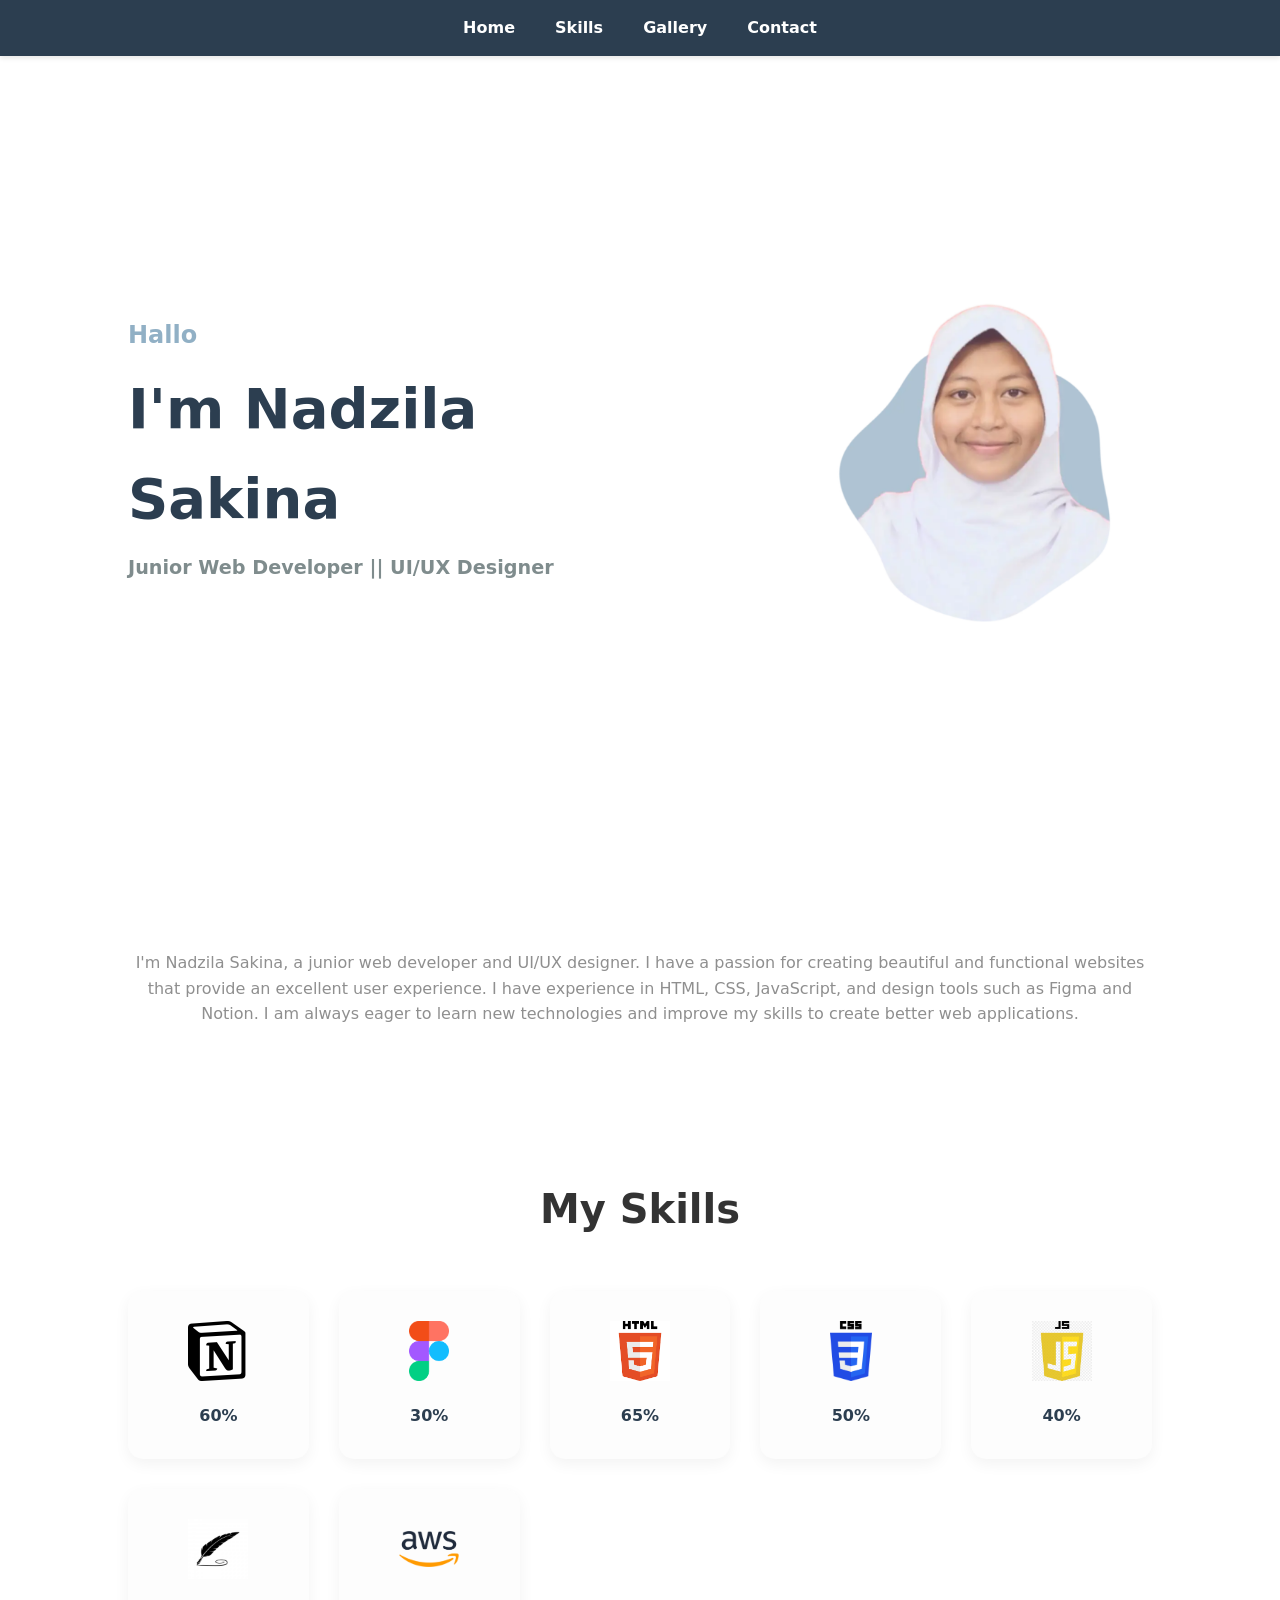
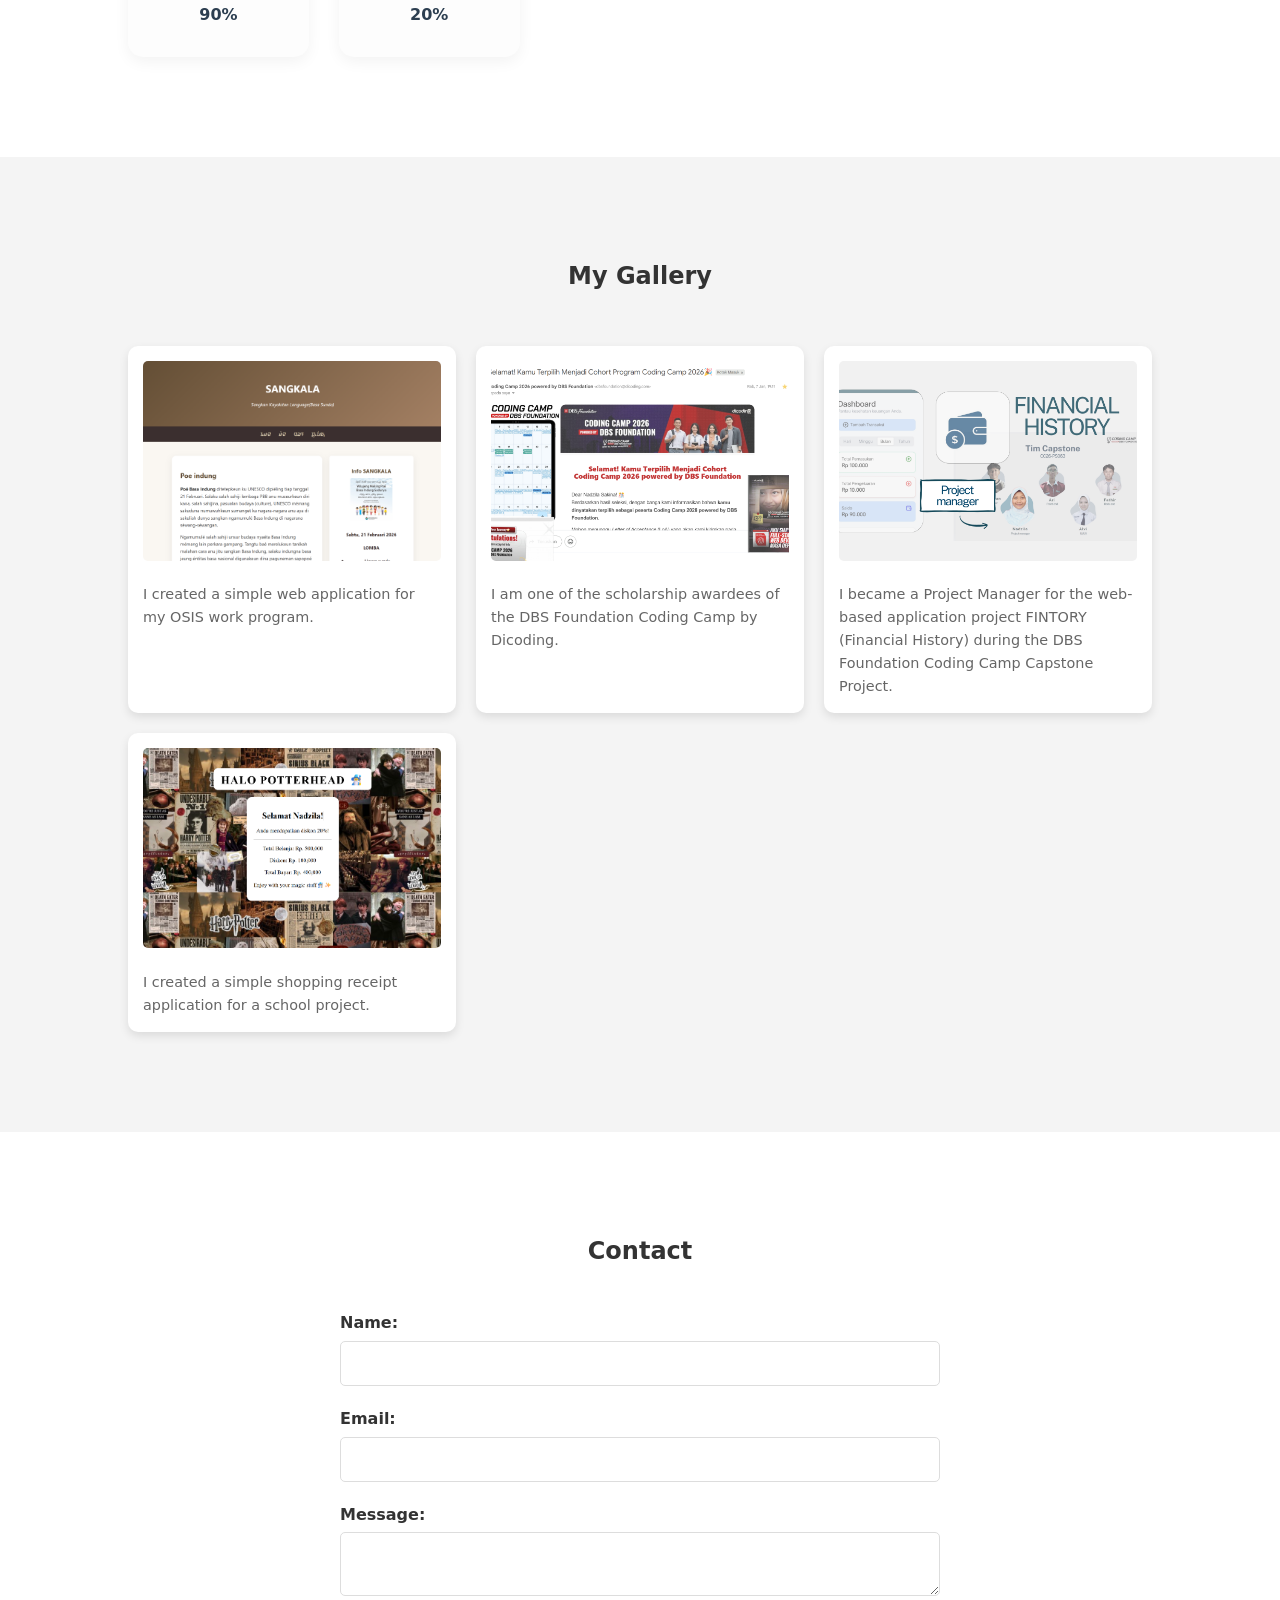
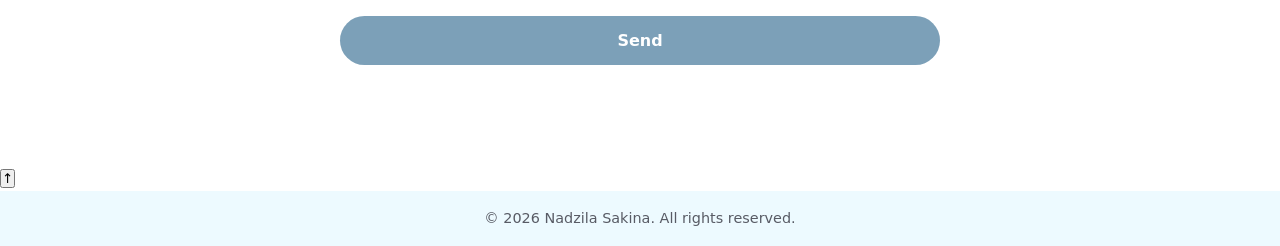
==== index.html @ a8855edd "first commit" ====
<!DOCTYPE html>
<html lang="en">

<head>
    <meta charset="UTF-8">
    <meta name="viewport" content="width=device-width, initial-scale=1.0">
    <title>Portofolio Nadzila</title>
    <link rel="stylesheet" href="style.css">
</head>

<body>
    <nav class="navbar">
        <ul>
            <li><a href="#home">Home</a></li>
            <li><a href="#skill">Skills</a></li>
            <li><a href="#gallery">Gallery</a></li>
            <li><a href="#contact">Contact</a></li>
        </ul>
    </nav>
    <section id="home" class="hero-section">
        <div class="hero-content">
            <h2 class="hallo-text">Hallo</h2>
            <h1 class="main-name">I'm Nadzila Sakina</h1>
            <p class="job-title">Junior Web Developer || UI/UX Designer</p>
        </div>
        <div class="hero-image-container">
            <img src="Profil.png" alt="Nadzila Profile" class="profile-img">
        </div>
    </section>
    <section id="about">
        <p class="aku">I'm Nadzila Sakina, a junior web developer and UI/UX designer. I have a passion for creating
            beautiful and functional websites that provide an excellent user experience. I have experience in HTML, CSS,
            JavaScript, and design tools such as Figma and Notion. I am always eager to learn new technologies and
            improve my skills to create better web applications.</p>
    </section>
    <section id="skill">
        <h2>My Skills</h2>
        <div class="skills-container">
            <div class="skill-card">
                <img src="Notion-logo.svg.png" alt="Notion Logo">
                <p>60%</p>
            </div>
            <div class="skill-card">
                <img src="Figma-logo.svg.png" alt="Figma Logo">
                <p>30%</p>
            </div>
            <div class="skill-card">
                <img src="HTML.png" alt="HTML Logo">
                <p>65%</p>
            </div>
            <div class="skill-card">
                <img src="CSS-Logo.png" alt="CSS Logo">
                <p>50%</p>
            </div>
            <div class="skill-card">
                <img src="js-logo.png" alt="JavaScript Logo">
                <p>40%</p>
            </div>
            <div class="skill-card">
                <img src="28cd1498911e84b2a590cbad6537129b.jpg" alt="writing Logo">
                <p>90%</p>
            </div>
            <div class="skill-card">
                <img src="Amazon.png" alt="Amazon Logo">
                <p>20%</p>
            </div>
        </div>
    </section>

    <section id="gallery">
        <h2>My Gallery</h2>
        <div class="gallery">
            <div class="gallery-item">
                <img src="projectPoeIndung.png" alt="Project 1">
                <p>I created a simple web application for my OSIS work program.</p>
            </div>
            <div class="gallery-item">
                <img src="CohortDicoding.png" alt="Project 2">
                <p>I am one of the scholarship awardees of the DBS Foundation Coding Camp by Dicoding.</p>
            </div>
            <div class="gallery-item">
                <img src="Projectmanager.png" alt="Project 3">
                <p>I became a Project Manager for the web-based application project FINTORY (Financial History) during
                    the DBS Foundation Coding Camp Capstone Project.</p>
            </div>
            <div class="gallery-item">
                <img src="Screenshot 2026-04-22 164229.png" alt="Project 4">
                <p>I created a simple shopping receipt application for a school project.</p>
            </div>
        </div>
    </section>

    <section id="contact">
        <h2>Contact</h2>
        <div class="contact-container">
            <form id="contact-form">
                <label for="name">Name:</label>
                <input type="text" id="name" name="name"> <label for="email">Email:</label>
                <input type="email" id="email" name="email">

                <label for="message">Message:</label>
                <textarea id="message" name="message"></textarea>

                <button type="submit" id="send-btn">Send</button>
            </form>
        </div>
    </section>

    <button id="scrollTopBtn" title="Go to top">↑</button>
    <footer>
        <p>&copy; 2026 Nadzila Sakina. All rights reserved. </p>
    </footer>
    <script src="index.js"></script>
</body>

</html>
---- style.css ----
* {
    margin: 0;
    padding: 0;
    box-sizing: border-box;
    font-family: system-ui, -apple-system, BlinkMacSystemFont, 'Segoe UI', Roboto, Oxygen, Ubuntu, Cantarell, 'Open Sans', 'Helvetica Neue', sans-serif;
}

html {
    scroll-behavior: smooth;
}

body {
    background-color: white;
    color: #333;
    line-height: 1.6;
}

.navbar {
    background-color: #2c3e50;
    padding: 15px 0;
    position: fixed;
    width: 100%;
    top: 0;
    z-index: 1000;
    box-shadow: 0 2px 5px rgba(0, 0, 0, 0.1);
}

.navbar ul {
    display: flex;
    justify-content: center;
    list-style: none;
}

.navbar ul li {
    margin: 0 20px;
}

.navbar ul li a {
    color: white;
    text-decoration: none;
    font-weight: 600;
    transition: 0.3s;
}

.navbar ul li a:hover {
    color: #627e91;
}

.hero-section {
    height: 100vh;
    display: flex;
    align-items: center;
    justify-content: space-between;
    padding: 0 10%;
    background: white;
}

.hero-content {
    flex: 1;
}

.hallo-text {
    color: #91b0c5;
    font-size: 1.5rem;
}

.main-name {
    font-size: 3.5rem;
    margin: 10px 0;
    color: #2c3e50;
}

.job-title {
    font-size: 1.2rem;
    color: #7f8c8d;
    font-weight: bold;
}

.hero-image-container {
    flex: 1;
    display: flex;
    justify-content: flex-end;
}

.profile-img {
    width: 350px;
    height: 350px;
    object-fit: cover;
    cursor: pointer;
    transition: all 0.5s ease;
}

.profile-img:hover {
    transform: rotate(360deg);
}


.aku {
    text-align: center;
    padding: 50px 10%;
    font-size: 1rem;
    color: #8f8f8f;
}

#skill {
    padding: 100px 10%;
    text-align: center;
    background-color: white;
}

#skill h2 {
    margin-bottom: 50px;
    font-size: 2.5rem;
}

.skills-container {
    display: grid;
    grid-template-columns: repeat(auto-fit, minmax(150px, 1fr));
    gap: 30px;
}

.skill-card {
    padding: 30px;
    background: #fdfdfd;
    border-radius: 15px;
    box-shadow: 0 5px 15px rgba(0, 0, 0, 0.05);
    transition: 0.3s;
}

.skill-card:hover {
    transform: translateY(-5px);
}

.skill-card img {
    width: 60px;
    height: 60px;
    margin-bottom: 15px;
    object-fit: contain;
}

.skill-card p {
    font-weight: bold;
    color: #2c3e50;
}

#gallery {
    padding: 100px 10%;
    background-color: #f4f4f4;
}

#gallery h2 {
    text-align: center;
    margin-bottom: 50px;
}

.gallery {
    display: grid;
    grid-template-columns: repeat(auto-fit, minmax(280px, 1fr));
    gap: 20px;
}

.gallery-item {
    background: white;
    padding: 15px;
    border-radius: 10px;
    box-shadow: 0 4px 10px rgba(0, 0, 0, 0.1);
    transition: 0.3s;
}

.gallery-item:hover {
    transform: translateY(-7px);
}

.gallery-item img {
    width: 100%;
    height: 200px;
    object-fit: cover;
    border-radius: 5px;
    cursor: pointer;
    transition: 0.4s;
}

.gallery-item p {
    margin-top: 15px;
    font-size: 0.9rem;
    color: #666;
}


#contact {
    padding: 100px 10%;
    background-color: white;
}

#contact h2 {
    text-align: center;
    margin-bottom: 40px;
}

#contact-form {
    max-width: 600px;
    margin: 0 auto;
    display: flex;
    flex-direction: column;
}

#contact-form label {
    margin-bottom: 5px;
    font-weight: bold;
}

#contact-form input,
#contact-form textarea {
    padding: 12px;
    margin-bottom: 20px;
    border: 1px solid #ddd;
    border-radius: 5px;
    font-size: 1rem;
}

#contact-form button {
    padding: 15px 30px;
    background-color: #7ca0b8;
    color: white;
    border: none;
    border-radius: 30px;
    font-weight: bold;
    font-size: 16px;
    cursor: pointer;
    transition: 0.3s;
}

#contact-form button:hover {
    background-color: #2980b9;
}


footer {
    background: hsla(195, 100%, 95%, 0.725);
    background-size: cover;
    color: #585b65;
    text-align: center;
    padding: 16px;
    font-size: 0.9rem;
}

footer a {
    color: #636f7e;
    text-decoration: none;
}

footer a:hover {
    text-decoration: underline;
}
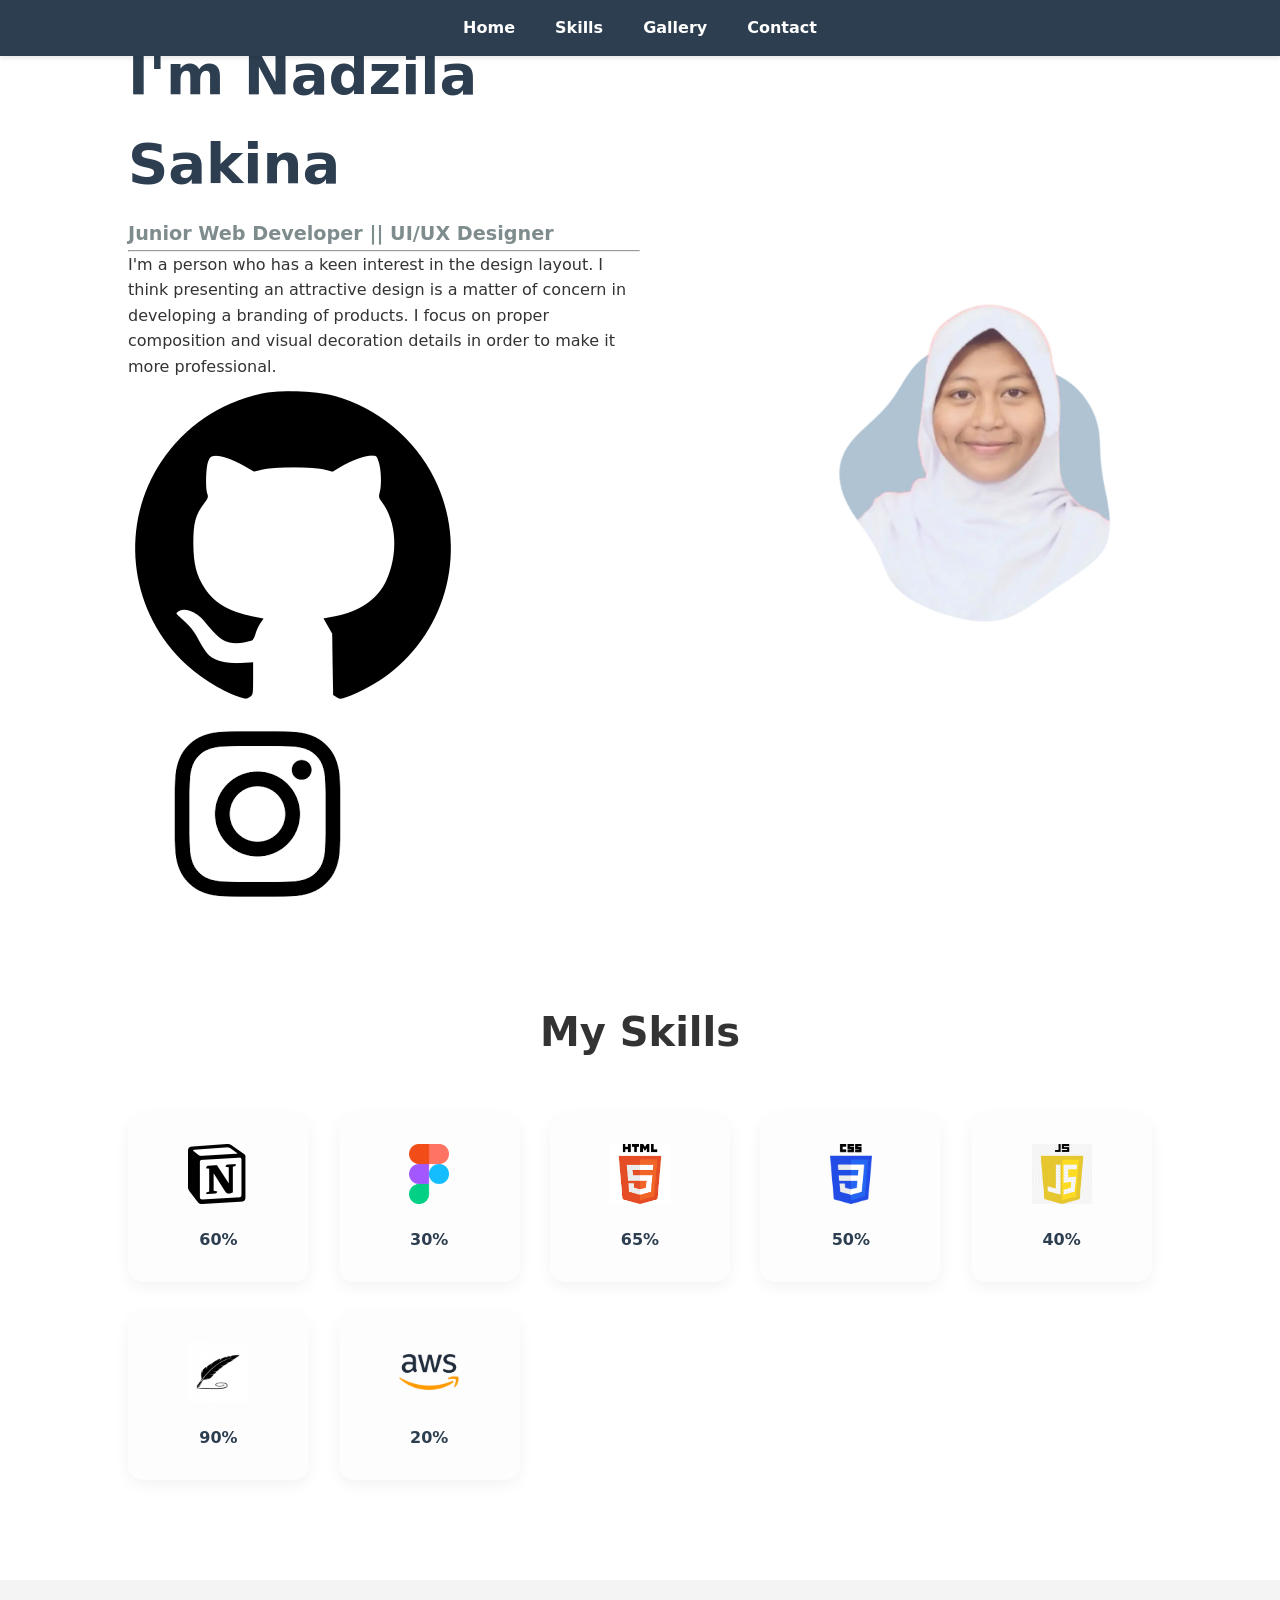
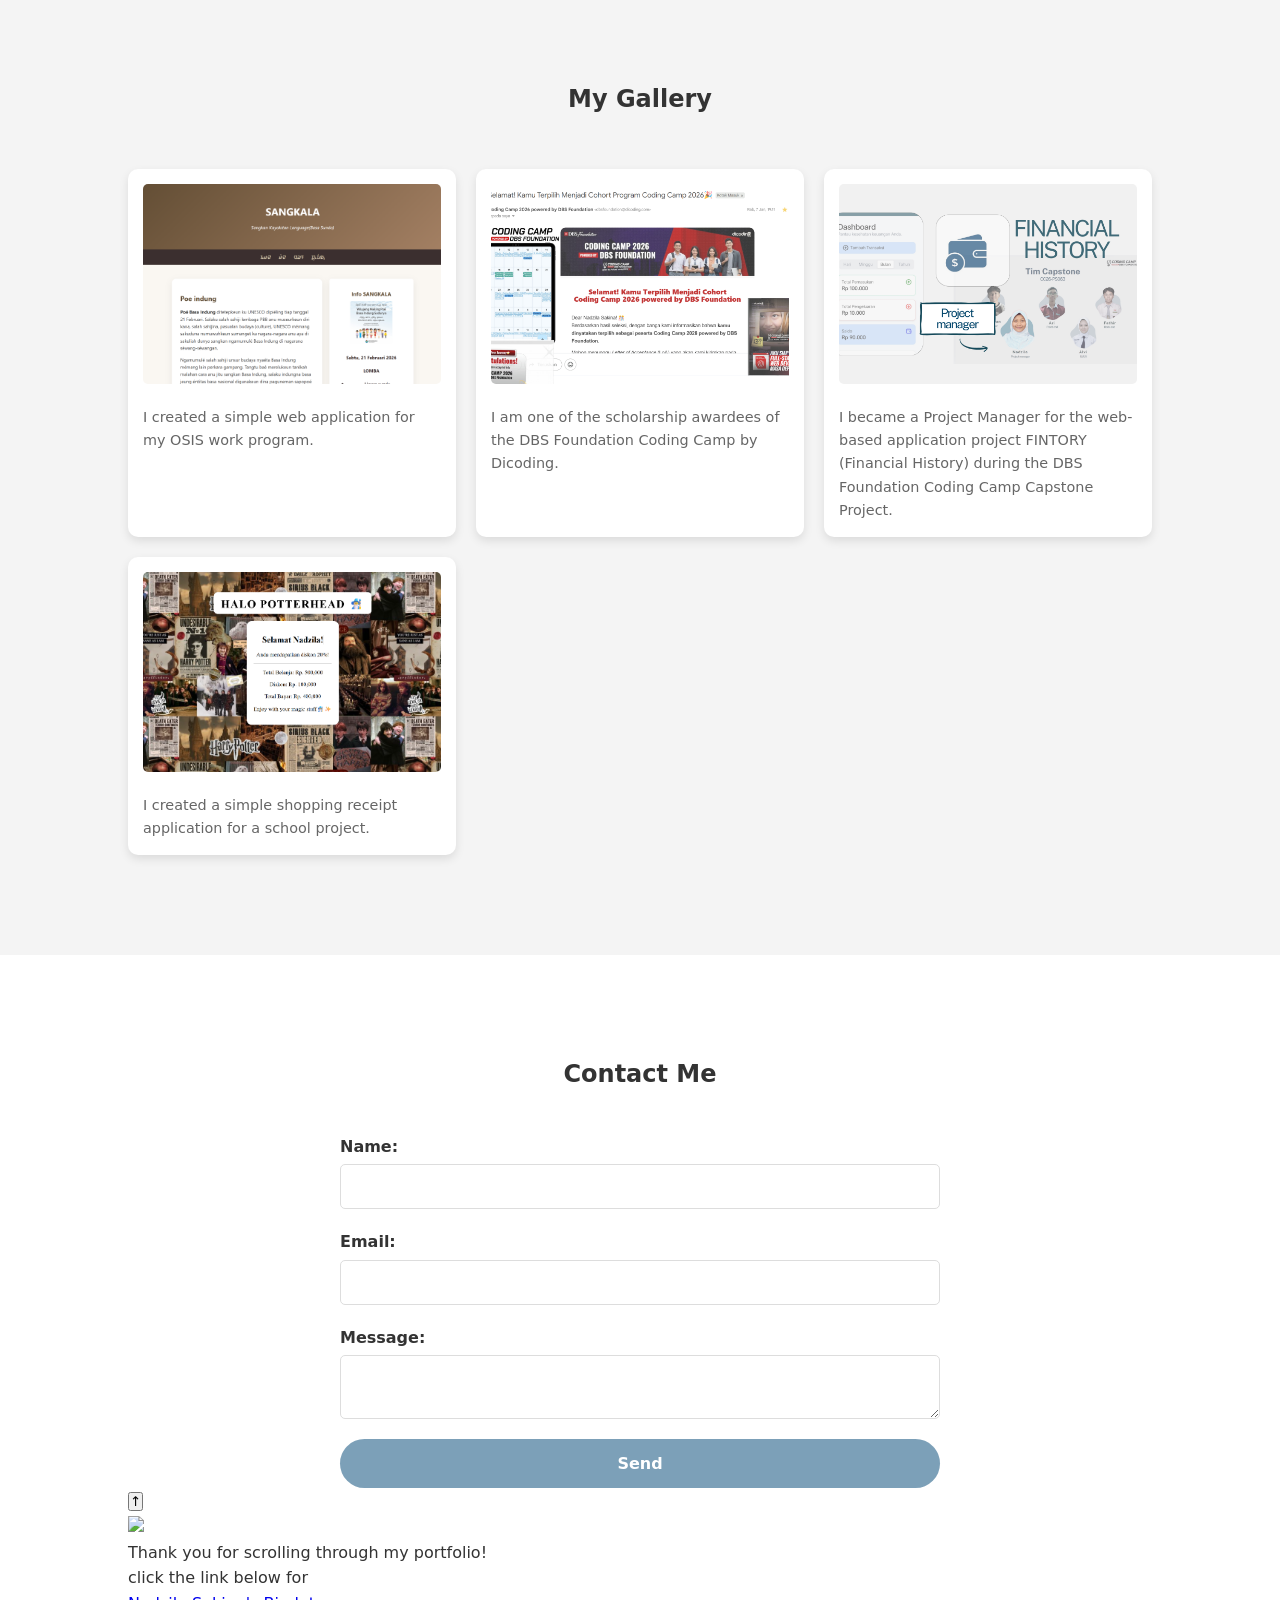
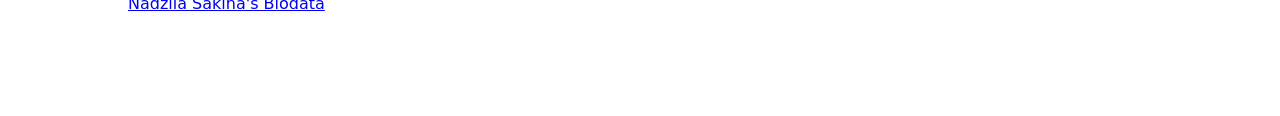
==== commit e9f113a7: "sedikit tambahan" ====
--- a/index.html
+++ b/index.html
@@ -22,16 +22,27 @@
             <h2 class="hallo-text">Hallo</h2>
             <h1 class="main-name">I'm Nadzila Sakina</h1>
             <p class="job-title">Junior Web Developer || UI/UX Designer</p>
+            <hr class="separator-line">
+
+            <p class="hero-description">
+                I'm a person who has a keen interest in the design layout. I think presenting an attractive design
+                is a matter of concern in developing a branding of products. I focus on proper composition and
+                visual decoration details in order to make it more professional.
+            </p>
+
+            <div class="media-social">
+                <a href="https://github.com/sndzilaa/" target="_blank">
+                    <img src="GitHub-logo.png" alt="GitHub Logo">
+                </a>
+                <a href="https://www.instagram.com/snndzl_/" target="_blank">
+                    <img src="instagram-icons.png" alt="Instagram Logo">
+                </a>
+            </div>
         </div>
         <div class="hero-image-container">
-            <img src="Profil.png" alt="Nadzila Profile" class="profile-img">
+            <img src="Profil.png" alt="Nadzila Sakina" class="profile-img">
         </div>
     </section>
-    <section id="about">
-        <p class="aku">I'm Nadzila Sakina, a junior web developer and UI/UX designer. I have a passion for creating
-            beautiful and functional websites that provide an excellent user experience. I have experience in HTML, CSS,
-            JavaScript, and design tools such as Figma and Notion. I am always eager to learn new technologies and
-            improve my skills to create better web applications.</p>
     </section>
     <section id="skill">
         <h2>My Skills</h2>
@@ -89,28 +100,32 @@
             </div>
         </div>
     </section>
+    <section id="contact">
+        <h2>Contact Me</h2>
+        <form id="contact-form">
+            <label for="name">Name:</label>
+            <input type="text" id="name" name="name" required>
 
-    <section id="contact">
-        <h2>Contact</h2>
-        <div class="contact-container">
-            <form id="contact-form">
-                <label for="name">Name:</label>
-                <input type="text" id="name" name="name"> <label for="email">Email:</label>
-                <input type="email" id="email" name="email">
+            <label for="email">Email:</label>
+            <input type="email" id="email" name="email" required>
 
-                <label for="message">Message:</label>
-                <textarea id="message" name="message"></textarea>
+            <label for="message">Message:</label>
+            <textarea id="message" name="message" required></textarea>
 
-                <button type="submit" id="send-btn">Send</button>
-            </form>
+            <button type="submit" id="send-btn">Send</button>
+        </form>
+        <button id="scrollTopBtn" title="Go to top">↑</button>
+        <div class="penutup">
+            <img src="beyond.jpg">
+        </div>
+        <div class="thanks">
+            <p>Thank you for scrolling through my portfolio!</p>
+            <p>click the link below for
+            <main><a href="Nadzila_biodata.html" target="_blank">Nadzila Sakina's Biodata</a></main>
+            </p>
         </div>
     </section>
-
-    <button id="scrollTopBtn" title="Go to top">↑</button>
-    <footer>
-        <p>&copy; 2026 Nadzila Sakina. All rights reserved. </p>
-    </footer>
-    <script src="index.js"></script>
+    <script src="script.js"></script>
 </body>
 
 </html>
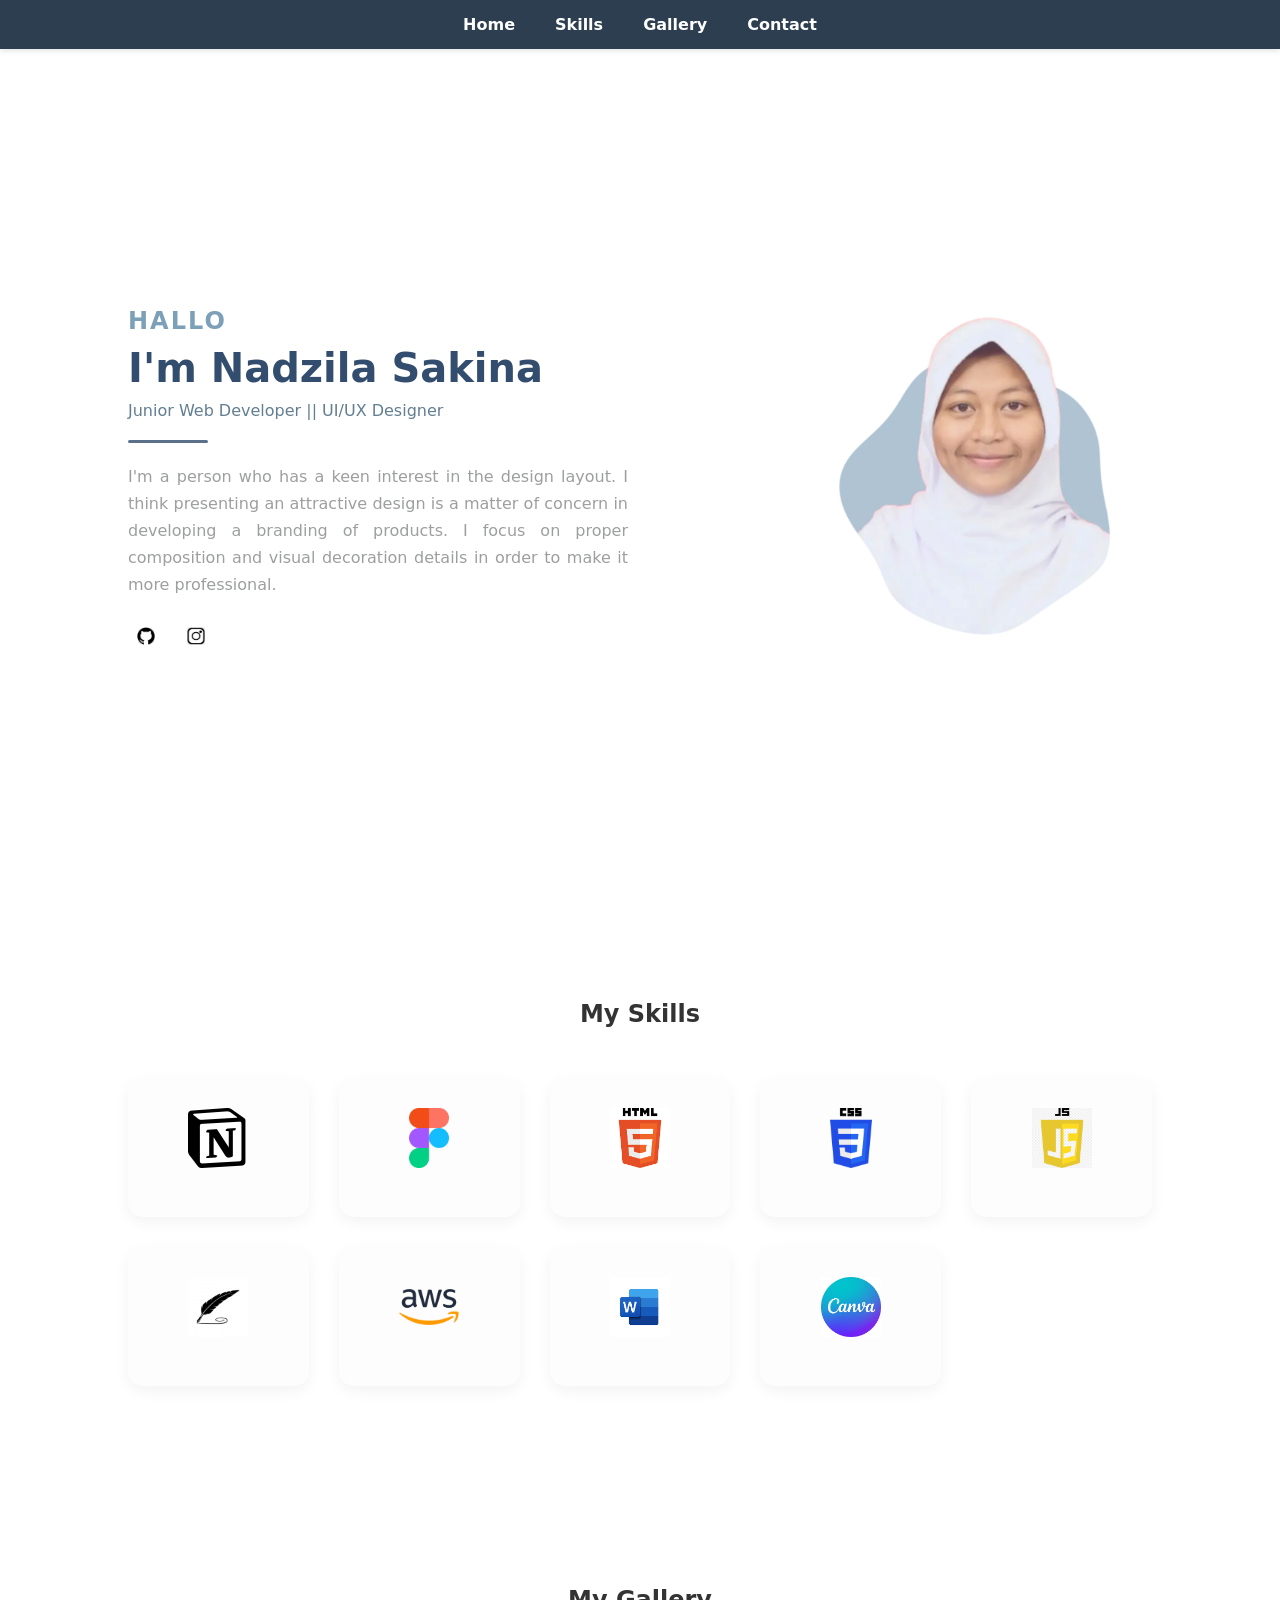
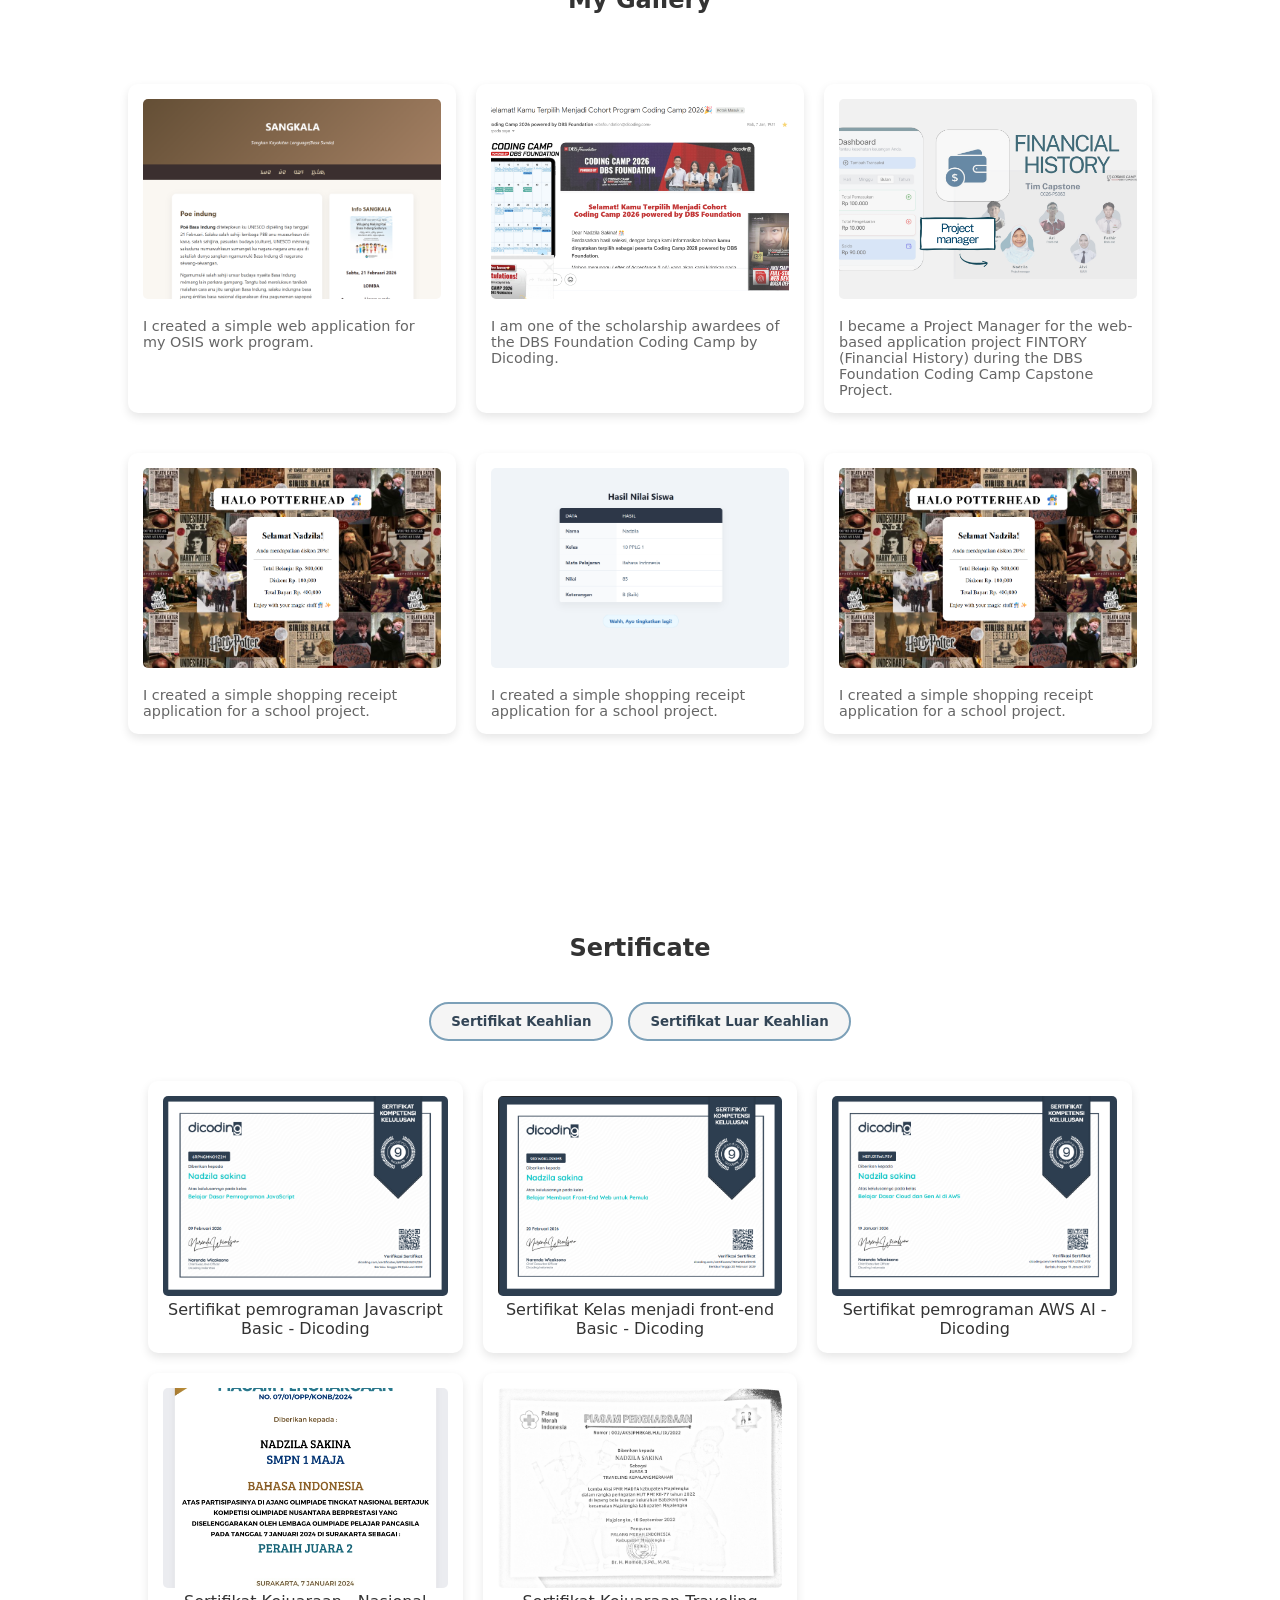
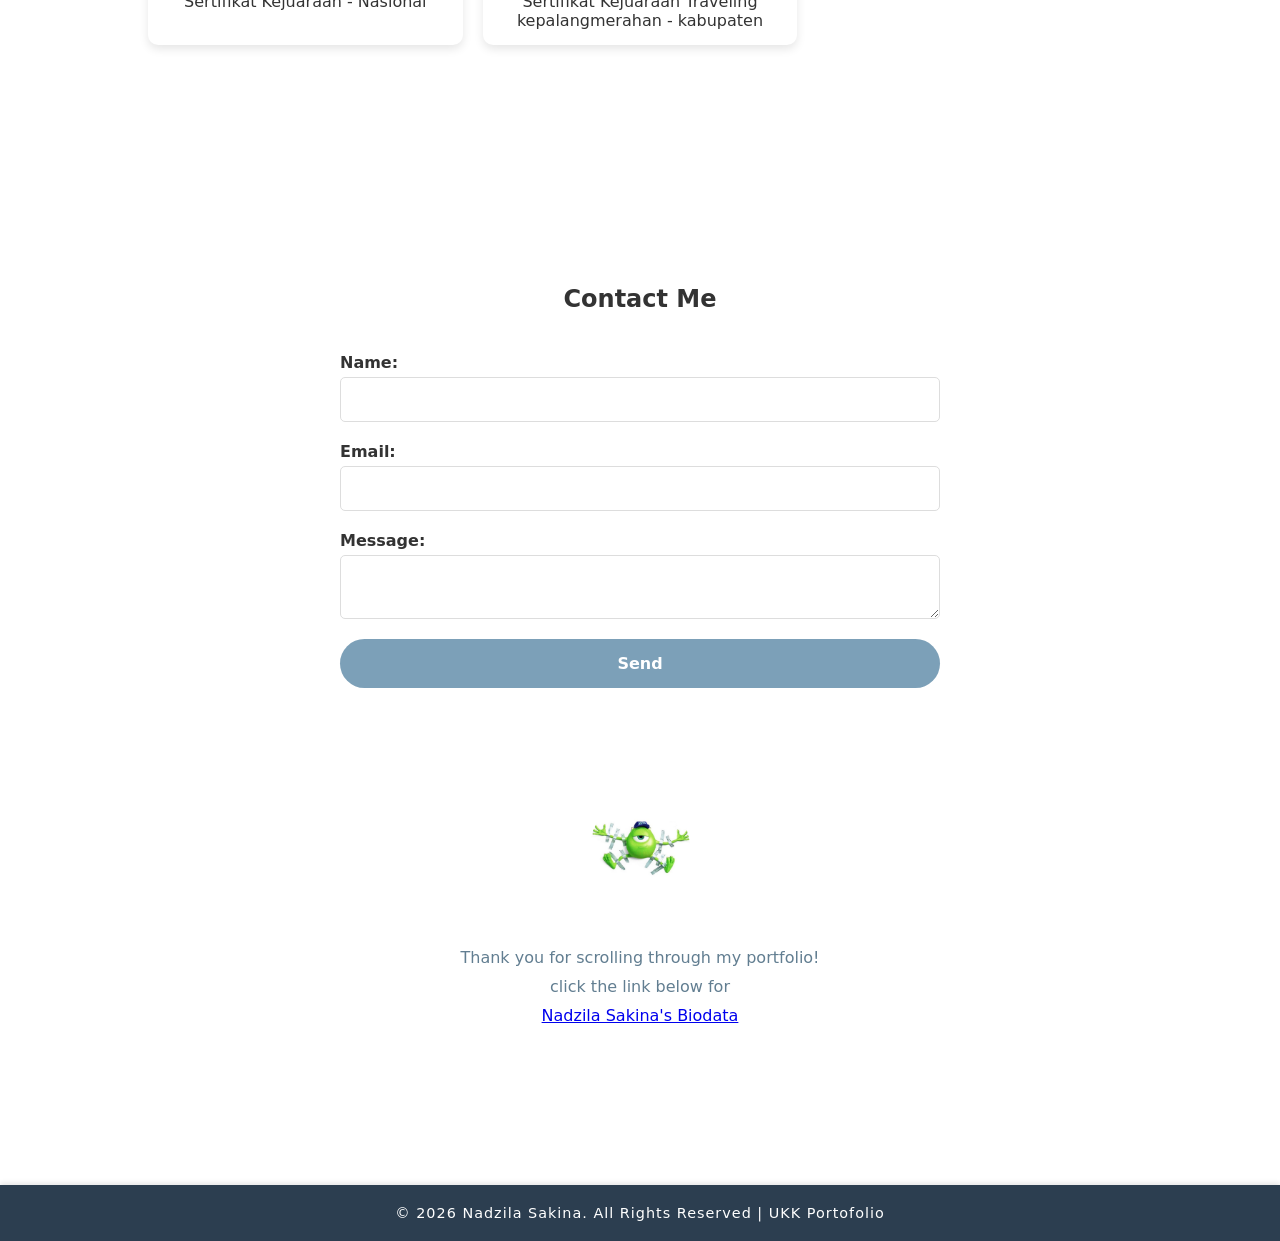
==== commit fb52fc99: "final" ====
--- a/index.html
+++ b/index.html
@@ -49,31 +49,30 @@
         <div class="skills-container">
             <div class="skill-card">
                 <img src="Notion-logo.svg.png" alt="Notion Logo">
-                <p>60%</p>
             </div>
             <div class="skill-card">
                 <img src="Figma-logo.svg.png" alt="Figma Logo">
-                <p>30%</p>
             </div>
             <div class="skill-card">
                 <img src="HTML.png" alt="HTML Logo">
-                <p>65%</p>
             </div>
             <div class="skill-card">
                 <img src="CSS-Logo.png" alt="CSS Logo">
-                <p>50%</p>
             </div>
             <div class="skill-card">
                 <img src="js-logo.png" alt="JavaScript Logo">
-                <p>40%</p>
             </div>
             <div class="skill-card">
                 <img src="28cd1498911e84b2a590cbad6537129b.jpg" alt="writing Logo">
-                <p>90%</p>
             </div>
             <div class="skill-card">
                 <img src="Amazon.png" alt="Amazon Logo">
-                <p>20%</p>
+            </div>
+            <div class="skill-card">
+                <img src="Word.png" alt="Word Logo">
+            </div>
+            <div class="skill-card">
+                <img src="canva.jpeg" alt="Canva Logo">
             </div>
         </div>
     </section>
@@ -98,7 +97,47 @@
                 <img src="Screenshot 2026-04-22 164229.png" alt="Project 4">
                 <p>I created a simple shopping receipt application for a school project.</p>
             </div>
+            <div class="gallery-item">
+                <img src="form nilai.png" alt="Project 4">
+                <p>I created a simple shopping receipt application for a school project.</p>
+            </div>
+            <div class="gallery-item">
+                <img src="Screenshot 2026-04-22 164229.png" alt="Project 4">
+                <p>I created a simple shopping receipt application for a school project.</p>
+            </div>
         </div>
+    </section>
+    <section id="sertifikat">
+        <h2>Sertificate</h2>
+        <div class="certificate-buttons">
+            <button class="cert-btn" onclick="filterCertificates('keahlian')">Sertifikat Keahlian</button>
+            <button class="cert-btn" onclick="filterCertificates('non-keahlian')">Sertifikat Luar Keahlian</button>
+        </div>
+        <div class="certificate-container">
+            <div class="certificate-item keahlian">
+                <img src="Sertif javascript.png" alt="Sertifikat Keahlian 1">
+                <p>Sertifikat pemrograman Javascript Basic - Dicoding</p>
+            </div>
+            <div class="certificate-item keahlian">
+                <img src="Front-end pemula.png" alt="Sertifikat Keahlian 2">
+                <p>Sertifikat Kelas menjadi front-end Basic - Dicoding</p>
+            </div>
+            <div class="certificate-item keahlian">
+                <img src="AWS AI.png" alt="Sertifikat Keahlian 2">
+                <p>Sertifikat pemrograman AWS AI - Dicoding</p>
+            </div>
+
+            <div class="certificate-item non-keahlian">
+                <img src="Bahasain2.jpg" alt="Sertifikat Non-Keahlian 1">
+                <p>Sertifikat Kejuaraan - Nasional</p>
+            </div>
+            <div class="certificate-item non-keahlian">
+                <img src="Kepalangmerahan.png" alt="Sertifikat Non-Keahlian 2">
+                <p>Sertifikat Kejuaraan Traveling kepalangmerahan - kabupaten</p>
+            </div>
+        </div>
+    </section>
+
     </section>
     <section id="contact">
         <h2>Contact Me</h2>
@@ -114,6 +153,9 @@
 
             <button type="submit" id="send-btn">Send</button>
         </form>
+        </form> <audio id="click-sound">
+            <source src="lofi_sound.wav" type="audio/mpeg">
+        </audio>
         <button id="scrollTopBtn" title="Go to top">↑</button>
         <div class="penutup">
             <img src="beyond.jpg">
@@ -125,6 +167,9 @@
             </p>
         </div>
     </section>
+    <footer class="footer">
+        <p>&copy; 2026 Nadzila Sakina. All Rights Reserved | UKK Portofolio</p>
+    </footer>
     <script src="script.js"></script>
 </body>
 
--- a/style.css
+++ b/style.css
@@ -5,14 +5,14 @@
     font-family: system-ui, -apple-system, BlinkMacSystemFont, 'Segoe UI', Roboto, Oxygen, Ubuntu, Cantarell, 'Open Sans', 'Helvetica Neue', sans-serif;
 }
 
-html {
-    scroll-behavior: smooth;
-}
-
 body {
     background-color: white;
     color: #333;
-    line-height: 1.6;
+    height: 100%;
+    margin: 0;
+    min-height: 100vh;
+    display: flex;
+    flex-direction: column;
 }
 
 .navbar {
@@ -52,34 +52,44 @@
     align-items: center;
     justify-content: space-between;
     padding: 0 10%;
+    padding-top: 80px;
     background: white;
 }
 
-.hero-content {
-    flex: 1;
-}
-
 .hallo-text {
-    color: #91b0c5;
     font-size: 1.5rem;
+    color: #7ca0b8;
+    text-transform: uppercase;
+    letter-spacing: 2px;
 }
 
 .main-name {
     font-size: 3.5rem;
     margin: 10px 0;
-    color: #2c3e50;
+    color: #334556;
+    display: inline-block;
+    opacity: 0;
+    transform: translateX(-100px);
+    animation: slideInName 1.2s cubic-bezier(0.25, 1, 0.5, 1) forwards;
+    animation-delay: 0.3s;
+}
+
+@keyframes slideInName {
+    0% {
+        opacity: 0;
+        transform: translateX(-100px);
+    }
+
+    100% {
+        opacity: 1;
+        transform: translateX(0);
+    }
 }
 
 .job-title {
-    font-size: 1.2rem;
-    color: #7f8c8d;
-    font-weight: bold;
-}
-
-.hero-image-container {
-    flex: 1;
-    display: flex;
-    justify-content: flex-end;
+    font-size: 1rem;
+    color: #627e91;
+    margin-bottom: 20px;
 }
 
 .profile-img {
@@ -88,18 +98,52 @@
     object-fit: cover;
     cursor: pointer;
     transition: all 0.5s ease;
+    margin-top: -50px;
 }
 
 .profile-img:hover {
-    transform: rotate(360deg);
-}
-
-
-.aku {
-    text-align: center;
-    padding: 50px 10%;
+    transform: scale(1.05);
+}
+
+.separator-line {
+    width: 80px;
+    border: none;
+    border-top: 3px solid #334d6e;
+    margin: 20px 0;
+    opacity: 0.8;
+    border-radius: 2px;
+}
+
+.hero-description {
+    max-width: 500px;
     font-size: 1rem;
-    color: #8f8f8f;
+    line-height: 1.7;
+    color: #9d9f9f;
+    margin-top: 15px;
+    text-align: justify;
+}
+
+.media-social {
+    display: flex;
+    gap: 15px;
+    margin-top: 20px;
+    margin-bottom: 20px;
+    justify-content: flex-start;
+}
+
+.media-social a {
+    width: 35px;
+    height: 35px;
+    border-radius: 50%;
+    display: flex;
+    justify-content: center;
+    align-items: center;
+    transition: 0.3s;
+}
+
+.media-social img {
+    width: 18px;
+    height: 18px;
 }
 
 #skill {
@@ -109,8 +153,8 @@
 }
 
 #skill h2 {
+    text-align: center;
     margin-bottom: 50px;
-    font-size: 2.5rem;
 }
 
 .skills-container {
@@ -138,14 +182,9 @@
     object-fit: contain;
 }
 
-.skill-card p {
-    font-weight: bold;
-    color: #2c3e50;
-}
-
 #gallery {
     padding: 100px 10%;
-    background-color: #f4f4f4;
+    background-color: #ffffff;
 }
 
 #gallery h2 {
@@ -165,6 +204,7 @@
     border-radius: 10px;
     box-shadow: 0 4px 10px rgba(0, 0, 0, 0.1);
     transition: 0.3s;
+    margin-top: 20px;
 }
 
 .gallery-item:hover {
@@ -186,9 +226,80 @@
     color: #666;
 }
 
+#sertifikat {
+    padding: 100px 10% 140px 10%;
+    background-color: white;
+    text-align: center;
+}
+
+#sertifikat h2 {
+    text-align: center;
+    margin-bottom: 40px;
+}
+
+/* --- STYLE SECTION SERTIFIKAT --- */
+.certificate-buttons {
+    display: flex;
+    justify-content: center;
+    gap: 15px;
+    margin-bottom: 40px;
+}
+
+.cert-btn {
+    padding: 10px 20px;
+    background-color: #f5f5f5;
+    color: #334556;
+    border: 2px solid #7ca0b8;
+    border-radius: 20px;
+    font-weight: bold;
+    cursor: pointer;
+    transition: 0.3s ease;
+}
+
+.cert-btn.active,
+.cert-btn:hover {
+    background-color: #7ca0b8;
+    color: white;
+}
+
+.certificate-container {
+    display: grid;
+    grid-template-columns: repeat(auto-fit, minmax(280px, 1fr));
+    gap: 20px;
+    padding: 0 20px;
+}
+
+.certificate-item {
+    background: white;
+    padding: 15px;
+    border-radius: 10px;
+    box-shadow: 0 4px 10px rgba(0, 0, 0, 0.1);
+    transition: transform 0.3s ease;
+}
+
+.certificate-item:hover {
+    transform: translateY(-5px);
+}
+
+.certificate-item img {
+    width: 100%;
+    height: 200px;
+    object-fit: cover;
+    border-radius: 5px;
+    cursor: pointer;
+    transition: transform 0.3s ease;
+}
+
+.certificate-item img:hover {
+    transform: scale(1.02);
+}
+
+.hide {
+    display: none !important;
+}
 
 #contact {
-    padding: 100px 10%;
+    padding: 100px 10% 140px 10%;
     background-color: white;
 }
 
@@ -235,20 +346,151 @@
 }
 
 
-footer {
-    background: hsla(195, 100%, 95%, 0.725);
-    background-size: cover;
-    color: #585b65;
-    text-align: center;
-    padding: 16px;
+#musicBtn:hover {
+    background: #334556;
+    transform: scale(1.1);
+}
+
+
+.main-name {
+    font-size: 2.5rem;
+    font-weight: bold;
+    color: #334d6e;
+    margin-bottom: 10px;
+    display: inline-block;
+    transition: transform 0.4s ease-in-out, color 0.3s ease;
+}
+
+.main-name:hover {
+    color: #7299b4;
+    transform: scale(1.05);
+}
+
+#scrollTopBtn {
+    display: none;
+    position: fixed;
+    bottom: 120px;
+    right: 30px;
+    background: #7ca0b8;
+    color: white;
+    border: none;
+    border-radius: 50%;
+    width: 44px;
+    height: 44px;
+    font-size: 20px;
+    cursor: pointer;
+    z-index: 999;
+    transition: 0.3s;
+}
+
+#scrollTopBtn:hover {
+    background: #334556;
+}
+
+.penutup {
+    display: flex;
+    justify-content: center;
+    align-items: center;
+    width: 100%;
+    margin-top: 60px;
+    margin-bottom: 50px;
+}
+
+.penutup img {
+    width: 100px;
+    height: 100px;
+    margin-top: 50px;
+    border-radius: 50%;
+    object-fit: cover;
+    transition: transform 0.6s ease-in-out;
+}
+
+.penutup img:hover {
+    transform: rotate(360deg);
+}
+
+.thanks {
+    text-align: center;
+    margin-top: 5px;
+    margin-bottom: 20px;
+    margin-top: 10px;
+}
+
+.thanks p {
+    font-size: 1rem;
+    color: #627e91;
+    margin-bottom: 10px;
+    margin-top: 2px;
+}
+
+.footer {
+    background-color: #2c3e50;
+    color: white;
+    text-align: center;
+    padding: 20px 0;
+    width: 100%;
     font-size: 0.9rem;
-}
-
-footer a {
-    color: #636f7e;
-    text-decoration: none;
-}
-
-footer a:hover {
-    text-decoration: underline;
+    margin-top: auto;
+    box-shadow: 0 -2px 5px rgba(0, 0, 0, 0.1);
+}
+
+.footer p {
+    margin: 0;
+    letter-spacing: 1px;
+}
+
+@media screen and (max-width: 768px) {
+    .navbar padding {
+        padding: 10px 0;
+    }
+
+    .navbar ul li {
+        margin: 0 10px;
+    }
+
+    .navbar ul li a {
+        font-size: 0.9rem;
+    }
+
+    .hero-section {
+        padding-top: 100px;
+    }
+
+    .main-name {
+        font-size: 2rem;
+    }
+
+    .job-title {
+        font-size: 1rem;
+    }
+
+    .hero-description {
+        font-size: 0.95rem;
+        padding: 0 15px;
+    }
+
+    .gallery-container,
+    .certificate-container {
+        grid-template-columns: 1fr !important;
+        gap: 15px;
+        padding: 10px;
+    }
+
+    #contact-form {
+        width: 90%;
+        padding: 15px;
+    }
+
+    #contact-form button {
+        width: 100%;
+        border-radius: 10px;
+    }
+
+    #scrollTopBtn {
+        bottom: 80px;
+        right: 20px;
+        width: 40px;
+        height: 40px;
+        font-size: 16px;
+    }
 }
